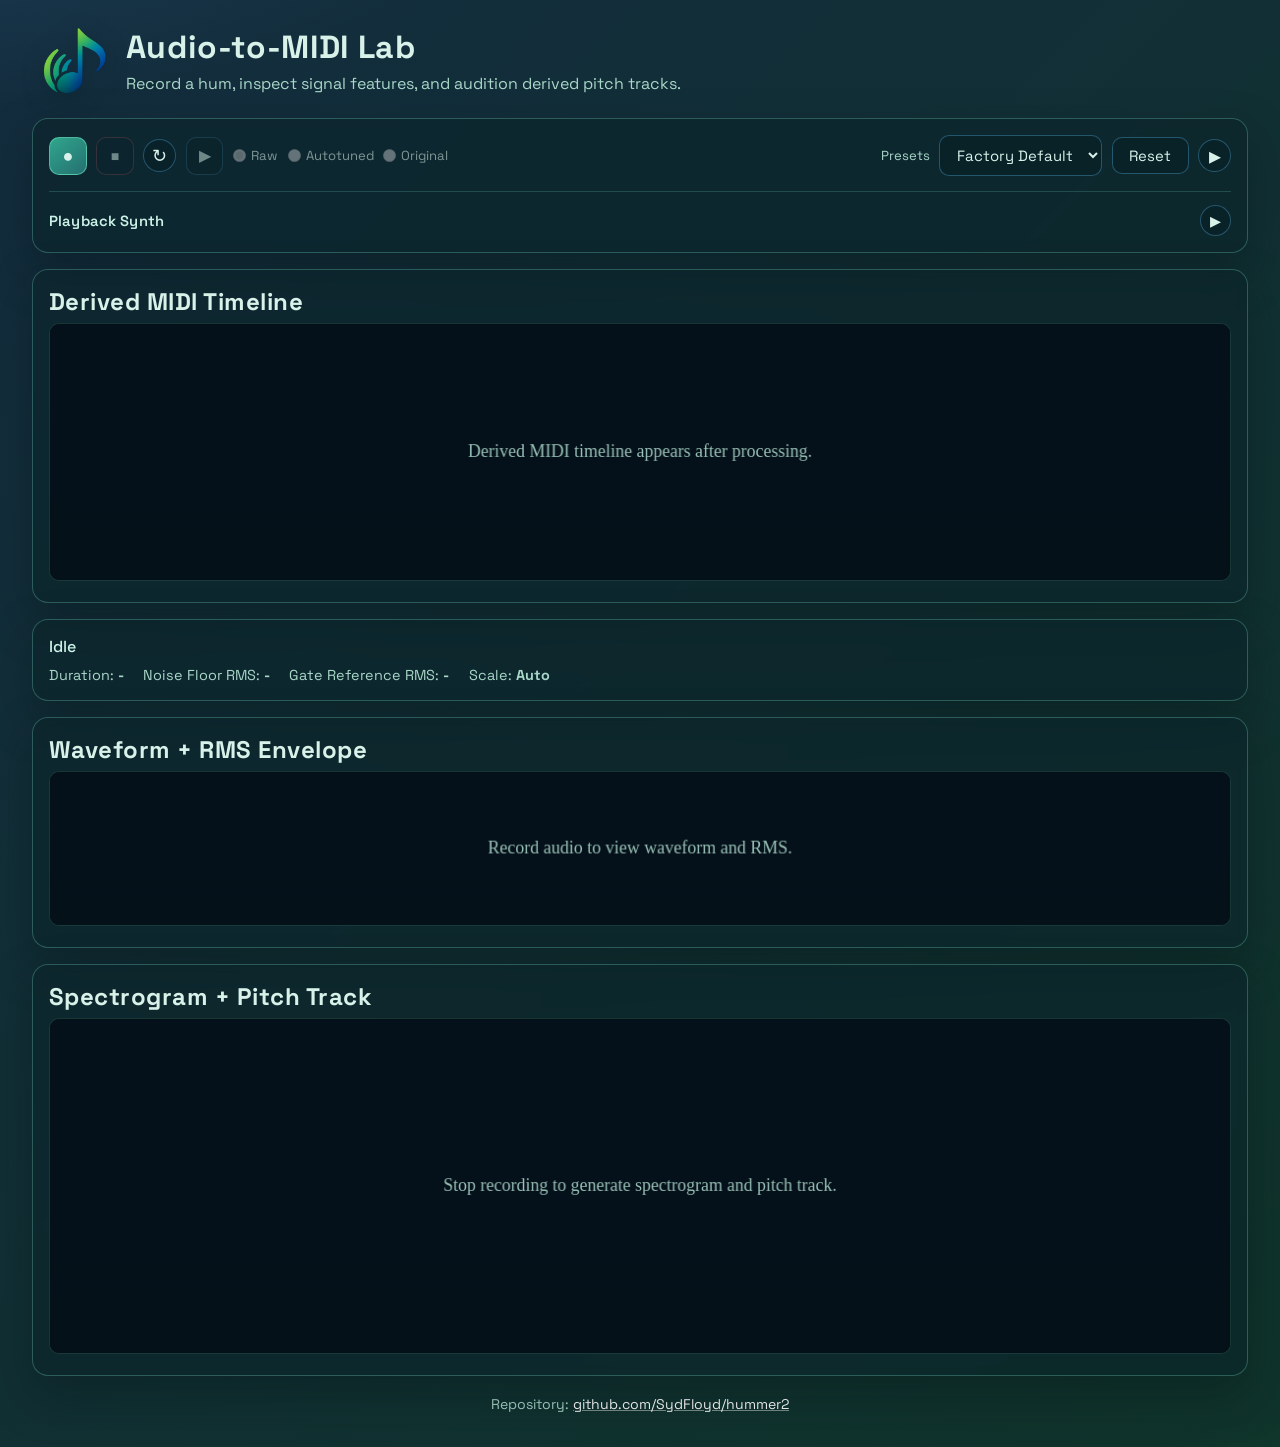
==== index.html @ 35e0185a "Refine flutter handling and raw gravity range" ====
<!doctype html>
<html lang="en">
<head>
  <meta charset="utf-8">
  <meta name="viewport" content="width=device-width, initial-scale=1">
  <title>Hummer Audio-to-MIDI Lab</title>
  <link rel="icon" type="image/png" sizes="32x32" href="assets/hummer_logo_32.png">
  <link rel="preconnect" href="https://fonts.googleapis.com">
  <link rel="preconnect" href="https://fonts.gstatic.com" crossorigin>
  <link href="https://fonts.googleapis.com/css2?family=Space+Grotesk:wght@400;500;700&display=swap" rel="stylesheet">
  <link rel="stylesheet" href="styles.css">
</head>
<body>
  <main class="app-shell">
    <header class="app-header">
      <img src="assets/hummer_logo.png" alt="Hummer logo" class="logo">
      <div>
        <h1>Audio-to-MIDI Lab</h1>
        <p>Record a hum, inspect signal features, and audition derived pitch tracks.</p>
      </div>
    </header>

    <section class="panel controls">
      <div class="button-row">
        <button id="startBtn" class="transport-symbol-btn" type="button" aria-label="Start recording" title="Start recording">&#x25cf;</button>
        <button id="stopBtn" class="transport-symbol-btn" type="button" aria-label="Stop recording or playback" title="Stop recording or playback" disabled>&#x25a0;</button>
        <button id="loopToggleBtn" class="icon-toggle icon-loop" type="button" aria-label="Toggle loop playback" title="Loop playback">&#x21bb;</button>
        <button id="playSelectedBtn" class="transport-symbol-btn" type="button" aria-label="Play selected mode" title="Play selected mode" disabled>&#x25b6;</button>
        <div class="play-mode-group" role="radiogroup" aria-label="Playback mode">
          <label class="play-mode-option">
            <input type="radio" name="playMode" value="raw" checked>
            Raw
          </label>
          <label class="play-mode-option">
            <input type="radio" name="playMode" value="auto">
            Autotuned
          </label>
          <label class="play-mode-option">
            <input type="radio" name="playMode" value="original">
            Original
          </label>
        </div>
        <div class="preset-inline">
          <label class="preset-label" for="presetSelect">Presets</label>
          <select id="presetSelect" aria-label="Shared presets"></select>
        </div>
        <button id="resetDefaultsBtn" class="reset-btn" type="button" aria-label="Reset defaults" title="Reset defaults">Reset</button>
        <button
          id="toggleControlsBtn"
          class="icon-toggle"
          type="button"
          aria-label="Expand settings"
          aria-controls="selectionPanel"
          aria-expanded="false"
          title="Expand settings"
        >&#x25b8;</button>
      </div>

      <div id="selectionPanel" class="selection-panel" hidden>
        <div class="control-grid">
          <label>
            Voicing Strictness
            <input id="gateMultiplier" type="range" min="1.2" max="6" step="0.1" value="2.5">
            <span id="gateMultiplierValue">2.5</span>
          </label>
          <label>
            Min Note Length (ms)
            <input id="minNoteMs" type="range" min="20" max="300" step="5" value="20">
            <span id="minNoteMsValue">20</span>
          </label>
          <label>
            Target Stability
            <input id="pitchJumpSplit" type="range" min="0" max="6" step="0.1" value="1.2">
            <span id="pitchJumpSplitValue">1.2</span>
          </label>
          <label>
            Flutter Tolerance (ms)
            <input id="flutterToleranceMs" type="range" min="0" max="180" step="5" value="70">
            <span id="flutterToleranceMsValue">70</span>
          </label>
          <label>
            Max Note Jump (st)
            <input id="maxNoteJump" type="range" min="0" max="24" step="0.5" value="12">
            <span id="maxNoteJumpValue">12.0</span>
          </label>
          <label>
            Note Derivation
            <select id="noteDerivation">
              <option value="mean" selected>Mean</option>
              <option value="median">Median</option>
              <option value="tailWeightedMean">Tail-Weighted Mean</option>
            </select>
          </label>
        </div>

        <div class="pitch-frontend-grid">
          <label>
            Pitch Front End
            <select id="pitchFrontendModel">
              <option value="tiny" selected>TorchCREPE Tiny</option>
              <option value="full">TorchCREPE Full</option>
            </select>
          </label>
          <label>
            Periodicity Floor
            <input id="periodicityFloor" type="range" min="0" max="1" step="0.01" value="0.28">
            <span id="periodicityFloorValue">0.28</span>
          </label>
          <label>
            Onset Sensitivity
            <input id="onsetSensitivity" type="range" min="0" max="1" step="0.01" value="0.55">
            <span id="onsetSensitivityValue">0.55</span>
          </label>
          <label>
            Stability Sensitivity
            <input id="stabilitySensitivity" type="range" min="0" max="1" step="0.01" value="0.58">
            <span id="stabilitySensitivityValue">0.58</span>
          </label>
          <label class="inline pitch-frontend-toggle">
            <input id="pitchUseViterbi" type="checkbox" checked>
            Use Viterbi Decode
          </label>
        </div>

        <div class="scale-control-row">
          <label>
            Scale Root
            <select id="scaleRoot"></select>
          </label>
          <label>
            Scale Mode
            <select id="scaleMode"></select>
          </label>
          <button id="playScaleBtn">Play Scale</button>
        </div>

        <div class="raw-playback-row">
          <label class="inline playback-toggle raw-playback-toggle">
            <input id="rawPortamentoEnabled" type="checkbox">
            Raw Portamento
          </label>
          <label class="raw-playback-slider">
            Raw Portamento Amount
            <input id="rawPortamentoAmount" type="range" min="0" max="100" step="1" value="35">
            <span id="rawPortamentoAmountValue">35%</span>
          </label>
          <label class="inline playback-toggle raw-playback-toggle">
            <input id="rawGravityEnabled" type="checkbox">
            Raw Scale Gravity
          </label>
          <label class="raw-playback-slider">
            Raw Gravity Amount
            <input id="rawGravityAmount" type="range" min="0" max="100" step="1" value="100">
            <span id="rawGravityAmountValue">100%</span>
          </label>
        </div>
      </div>

      <div class="synth-panel">
        <div class="synth-panel-header">
          <h3 class="synth-panel-title">Playback Synth</h3>
          <button
            id="toggleSynthPanelBtn"
            class="icon-toggle icon-toggle-secondary"
            type="button"
            aria-label="Expand synth settings"
            aria-controls="synthSelectionPanel"
            aria-expanded="false"
            title="Expand synth settings"
          >&#x25b8;</button>
        </div>

        <div id="synthSelectionPanel" class="synth-selection-panel" hidden>
          <div class="synth-row-grid synth-row-voice">
            <label>
              Oscillator
              <select id="synthOscillator">
                <option value="sawtooth" selected>Sawtooth</option>
                <option value="square">Square</option>
                <option value="triangle">Triangle</option>
                <option value="sine">Sine</option>
              </select>
            </label>
            <label>
              Voice 2 Detune (cents)
              <input id="synthVoice2Detune" type="range" min="-40" max="40" step="1" value="8">
              <span id="synthVoice2DetuneValue">+8</span>
            </label>
            <label>
              Voice 2 Mix
              <input id="synthVoice2Mix" type="range" min="0" max="100" step="1" value="38">
              <span id="synthVoice2MixValue">38%</span>
            </label>
            <label class="inline synth-voice2-toggle synth-inline-end">
              <input id="synthVoice2Enabled" type="checkbox" checked>
              Enable Voice 2
            </label>
          </div>

          <div class="synth-row-divider"></div>

          <div class="synth-row-grid synth-row-filter">
            <label>
              Filter Type
              <select id="synthFilterType">
                <option value="none">None</option>
                <option value="lowpass" selected>Lowpass</option>
                <option value="bandpass">Bandpass</option>
                <option value="highpass">Highpass</option>
              </select>
            </label>
            <label>
              Filter Q
              <input id="synthFilterQ" type="range" min="0.1" max="16" step="0.1" value="0.8">
              <span id="synthFilterQValue">0.8</span>
            </label>
            <label>
              Filter Cutoff (Hz)
              <input id="synthFilterCutoff" type="range" min="250" max="7000" step="25" value="3200">
              <span id="synthFilterCutoffValue">3200 Hz</span>
            </label>
            <label>
              Keyboard Tracking
              <input id="synthKeyboardTrackingPct" type="range" min="0" max="100" step="1" value="45">
              <span id="synthKeyboardTrackingPctValue">45%</span>
            </label>
            <label>
              Filter Env Depth
              <input id="synthFilterEnvDepth" type="range" min="0" max="2.5" step="0.05" value="1.1">
              <span id="synthFilterEnvDepthValue">1.10 oct</span>
            </label>
          </div>

          <div class="synth-row-grid synth-row-envelope">
            <label>
              Filter Attack (ms)
              <input id="synthAttackMs" type="range" min="1" max="300" step="1" value="14">
              <span id="synthAttackMsValue">14</span>
            </label>
            <label>
              Filter Decay (ms)
              <input id="synthDecayMs" type="range" min="5" max="900" step="5" value="160">
              <span id="synthDecayMsValue">160</span>
            </label>
            <label>
              Filter Sustain (%)
              <input id="synthSustainPct" type="range" min="0" max="100" step="1" value="72">
              <span id="synthSustainPctValue">72%</span>
            </label>
            <label>
              Filter Release (ms)
              <input id="synthReleaseMs" type="range" min="10" max="1200" step="5" value="170">
              <span id="synthReleaseMsValue">170</span>
            </label>
          </div>

          <div class="synth-row-divider"></div>

          <div class="synth-row-grid synth-row-amp-envelope">
            <label>
              Amp Attack (ms)
              <input id="ampAttackMs" type="range" min="1" max="300" step="1" value="8">
              <span id="ampAttackMsValue">8</span>
            </label>
            <label>
              Amp Decay (ms)
              <input id="ampDecayMs" type="range" min="5" max="900" step="5" value="120">
              <span id="ampDecayMsValue">120</span>
            </label>
            <label>
              Amp Sustain (%)
              <input id="ampSustainPct" type="range" min="0" max="100" step="1" value="92">
              <span id="ampSustainPctValue">92%</span>
            </label>
            <label>
              Amp Release (ms)
              <input id="ampReleaseMs" type="range" min="10" max="1200" step="5" value="130">
              <span id="ampReleaseMsValue">130</span>
            </label>
          </div>

          <div class="synth-row-grid synth-row-dynamics">
            <label class="inline playback-toggle synth-inline-end">
              <input id="continuousDynamics" type="checkbox" checked>
              Follow Original Amplitude
            </label>
            <label>
              Output Gain
              <input id="synthOutputGain" type="range" min="10" max="100" step="1" value="55">
              <span id="synthOutputGainValue">55%</span>
            </label>
            <button id="synthTestBtn" type="button" title="Hold to test ADSR with middle C">test</button>
          </div>
        </div>
      </div>
    </section>

    <section class="panel viz-panel">
      <h2>Derived MIDI Timeline</h2>
      <canvas id="midiCanvas" width="1200" height="260"></canvas>
    </section>

    <section class="panel status-panel">
      <div id="statusText">Idle</div>
      <div class="stats">
        <span>Duration: <strong id="durationValue">-</strong></span>
        <span>Noise Floor RMS: <strong id="noiseFloorValue">-</strong></span>
        <span>Gate Reference RMS: <strong id="thresholdValue">-</strong></span>
        <span>Scale: <strong id="scaleInfoValue">Auto</strong></span>
      </div>
    </section>

    <section class="panel viz-panel">
      <h2>Waveform + RMS Envelope</h2>
      <canvas id="waveCanvas" width="1200" height="156"></canvas>
    </section>

    <section class="panel viz-panel">
      <h2>Spectrogram + Pitch Track</h2>
      <canvas id="specCanvas" width="1200" height="340"></canvas>
    </section>

    <footer class="app-footer">
      <span>Repository: <a class="repo-link" href="https://github.com/SydFloyd/hummer2" target="_blank" rel="noopener noreferrer">github.com/SydFloyd/hummer2</a></span>
    </footer>
  </main>

  <script src="app.js"></script>
</body>
</html>
---- styles.css ----
:root {
  --ink: #d8f2ea;
  --ink-muted: #a9d7c8;
  --deep-blue: #132c3e;
  --deep-green: #0f342a;
  --panel-bg: rgba(12, 37, 42, 0.62);
  --panel-border: rgba(108, 205, 182, 0.32);
  --accent: #36be9d;
  --accent-2: #5cc3ff;
  --danger: #f06f74;
}

* {
  box-sizing: border-box;
}

body {
  margin: 0;
  min-height: 100vh;
  color: var(--ink);
  font-family: "Space Grotesk", "Segoe UI", sans-serif;
  background:
    radial-gradient(80rem 42rem at -10% -20%, rgba(92, 195, 255, 0.2) 0%, rgba(19, 44, 62, 0) 60%),
    radial-gradient(72rem 38rem at 120% 120%, rgba(54, 190, 157, 0.22) 0%, rgba(15, 52, 42, 0) 58%),
    linear-gradient(135deg, #132c3e 0%, #0f342a 100%);
}

.app-shell {
  width: min(1220px, 95vw);
  margin: 1.4rem auto 2rem;
  display: grid;
  gap: 1rem;
}

.panel {
  border: 1px solid var(--panel-border);
  border-radius: 16px;
  background: var(--panel-bg);
  backdrop-filter: blur(4px);
  box-shadow: 0 20px 46px rgba(6, 18, 21, 0.34);
  padding: 1rem;
}

.app-header {
  display: flex;
  align-items: center;
  gap: 1rem;
  padding: 0.15rem 0.35rem 0.35rem;
}

.logo {
  width: 72px;
  height: 72px;
  object-fit: contain;
  filter: drop-shadow(0 5px 10px rgba(12, 34, 43, 0.5));
}

h1,
h2 {
  margin: 0 0 0.35rem;
  font-weight: 700;
  letter-spacing: 0.02em;
}

p {
  margin: 0;
  color: var(--ink-muted);
}

.button-row {
  display: flex;
  flex-wrap: wrap;
  gap: 0.6rem;
  align-items: center;
}

.preset-inline {
  display: grid;
  grid-template-columns: auto minmax(0, 1fr);
  gap: 0.55rem;
  align-items: center;
  flex: 0 1 clamp(135px, 18.75%, 240px);
  margin-left: auto;
  min-width: 0;
}

.preset-label {
  display: block;
  margin: 0;
  color: var(--ink-muted);
  font-size: 0.82rem;
  letter-spacing: 0.01em;
}

.preset-inline select {
  min-width: 0;
  width: 100%;
}

button,
select,
input[type="number"] {
  border: 1px solid rgba(92, 195, 255, 0.32);
  border-radius: 10px;
  color: var(--ink);
  background: rgba(11, 32, 40, 0.72);
  padding: 0.56rem 0.8rem;
  font-family: inherit;
  font-size: 0.93rem;
}

button {
  cursor: pointer;
  transition: transform 120ms ease, background 120ms ease;
}

button:hover:not(:disabled) {
  transform: translateY(-1px);
  background: rgba(30, 70, 80, 0.82);
}

button:disabled {
  opacity: 0.48;
  cursor: not-allowed;
}

.transport-symbol-btn {
  width: 2.35rem;
  height: 2.35rem;
  padding: 0;
  display: inline-flex;
  align-items: center;
  justify-content: center;
  font-size: 1.02rem;
  line-height: 1;
}

#startBtn {
  background: linear-gradient(140deg, rgba(54, 190, 157, 0.85), rgba(43, 130, 130, 0.8));
  border-color: rgba(124, 244, 203, 0.5);
  font-size: 1.14rem;
}

#stopBtn {
  border-color: rgba(240, 111, 116, 0.38);
  font-size: 0.88rem;
}

.icon-toggle {
  width: 2.05rem;
  height: 2.05rem;
  border-radius: 999px;
  padding: 0;
  display: inline-flex;
  align-items: center;
  justify-content: center;
  font-size: 1.08rem;
  line-height: 1;
}

.icon-toggle {
  font-size: 1.5rem;
}

.icon-loop {
  font-size: 1.15rem;
}

.icon-loop.loop-active {
  background: rgba(54, 190, 157, 0.35);
  border-color: rgba(124, 244, 203, 0.7);
  box-shadow: 0 0 0 1px rgba(124, 244, 203, 0.22) inset;
}

.reset-btn {
  border-radius: 10px;
  padding: 0.5rem 0.8rem;
  min-width: 4.8rem;
}

.play-mode-group {
  display: flex;
  flex-wrap: wrap;
  gap: 0.35rem 0.6rem;
  align-items: center;
}

.play-mode-option {
  display: inline-flex;
  align-items: center;
  gap: 0.32rem;
  white-space: nowrap;
  color: var(--ink);
  font-size: 0.82rem;
}

.play-mode-option input[type="radio"] {
  margin: 0;
  accent-color: var(--accent);
}

.selection-panel {
  margin-top: 0.15rem;
}

.synth-panel {
  margin-top: 0.9rem;
  padding-top: 0.85rem;
  border-top: 1px solid rgba(108, 205, 182, 0.22);
}

.synth-panel-header {
  display: flex;
  align-items: center;
  gap: 0.6rem;
}

.synth-panel-title {
  margin: 0;
  font-size: 0.92rem;
  font-weight: 600;
  color: #ccf3e7;
  letter-spacing: 0.01em;
}

.icon-toggle-secondary {
  margin-left: auto;
  width: 1.95rem;
  height: 1.95rem;
  font-size: 1.35rem;
}

.synth-selection-panel {
  margin-top: 0.55rem;
}

.synth-row-grid {
  display: grid;
  gap: 0.75rem;
  align-items: end;
}

.synth-row-voice,
.synth-row-envelope,
.synth-row-amp-envelope {
  grid-template-columns: repeat(4, minmax(140px, 1fr));
}

.synth-row-filter {
  grid-template-columns: repeat(5, minmax(120px, 1fr));
}

.synth-row-envelope {
  margin-top: 0.4rem;
}

.synth-row-dynamics {
  margin-top: 0.75rem;
  grid-template-columns: minmax(220px, 1fr) minmax(140px, 220px) auto;
  justify-content: space-between;
  align-items: end;
}

#synthTestBtn {
  min-width: 4.6rem;
  font-size: 0.84rem;
  font-weight: 600;
  letter-spacing: 0.01em;
  align-self: end;
}

#synthTestBtn.is-holding {
  background: rgba(54, 190, 157, 0.34);
  border-color: rgba(124, 244, 203, 0.65);
  box-shadow: 0 0 0 1px rgba(124, 244, 203, 0.2) inset;
  transform: translateY(0);
}

.synth-row-divider {
  margin-top: 0.75rem;
  margin-bottom: 0.75rem;
  border-top: 1px solid rgba(108, 205, 182, 0.16);
}

.synth-voice2-toggle,
.synth-inline-end {
  align-self: start;
  white-space: nowrap;
}

.control-disabled {
  opacity: 0.55;
}

.control-grid {
  margin-top: 0.9rem;
  display: grid;
  grid-template-columns: repeat(6, minmax(90px, 1fr));
  gap: 0.75rem;
  align-items: start;
}

.scale-control-row {
  margin-top: 0.85rem;
  padding-top: 0.85rem;
  border-top: 1px solid rgba(108, 205, 182, 0.22);
  display: grid;
  grid-template-columns: auto auto auto;
  gap: 0.75rem;
  align-items: end;
  justify-content: start;
}

.scale-control-row label {
  justify-self: start;
}

.scale-control-row #scaleRoot {
  width: 8ch;
}

.scale-control-row #scaleMode {
  width: 25ch;
}

.scale-control-row #playScaleBtn {
  justify-self: end;
}

.raw-playback-row {
  margin-top: 0.85rem;
  padding-top: 0.85rem;
  border-top: 1px solid rgba(108, 205, 182, 0.22);
  display: grid;
  grid-template-columns: auto minmax(190px, 1fr) auto minmax(190px, 1fr);
  gap: 0.75rem;
  align-items: end;
}

.raw-playback-toggle {
  align-self: center;
  white-space: nowrap;
}

.raw-playback-slider {
  min-width: 0;
}

.pitch-frontend-grid {
  margin-top: 0.85rem;
  display: grid;
  grid-template-columns: repeat(4, minmax(150px, 1fr));
  gap: 0.75rem;
  align-items: start;
}

label {
  display: grid;
  gap: 0.35rem;
  font-size: 0.86rem;
  color: var(--ink-muted);
  min-width: 0;
}

label.inline {
  display: flex;
  align-items: flex-start;
  justify-content: flex-start;
  gap: 0.45rem;
  color: var(--ink);
}

.playback-toggle {
  font-size: 0.84rem;
  white-space: nowrap;
}

input[type="checkbox"] {
  accent-color: var(--accent);
}

input[type="range"] {
  width: 100%;
  accent-color: var(--accent);
}

#noteDerivation {
  width: 100%;
  min-width: 0;
}

#scaleRoot {
  width: 100%;
  min-width: 0;
}

#scaleMode {
  width: 100%;
  max-width: 100%;
  min-width: 0;
}

.status-panel {
  display: grid;
  gap: 0.6rem;
}

#statusText {
  color: #ccf3e7;
  font-weight: 500;
}

.stats {
  display: flex;
  flex-wrap: wrap;
  gap: 0.9rem 1.2rem;
  font-size: 0.9rem;
  color: var(--ink-muted);
}

canvas {
  width: 100%;
  height: auto;
  border: 1px solid rgba(108, 205, 182, 0.2);
  border-radius: 10px;
  background: linear-gradient(180deg, rgba(6, 18, 27, 0.92), rgba(4, 14, 15, 0.88));
}

.app-footer {
  text-align: center;
  font-size: 0.88rem;
  color: var(--ink-muted);
  padding: 0.2rem 0.35rem 0.1rem;
}

.app-footer .repo-link,
.app-footer .repo-link:link,
.app-footer .repo-link:visited,
.app-footer .repo-link:hover,
.app-footer .repo-link:active {
  color: #ffffff !important;
  -webkit-text-fill-color: #ffffff;
}

.app-footer .repo-link {
  text-decoration: underline;
  text-decoration-color: rgba(255, 255, 255, 0.45);
}

.app-footer .repo-link:hover {
  text-decoration-color: rgba(255, 255, 255, 0.88);
}

@media (max-width: 700px) {
  .app-header {
    align-items: flex-start;
    flex-direction: column;
  }

  .logo {
    width: 58px;
    height: 58px;
  }

  .stats {
    gap: 0.45rem 0.8rem;
    font-size: 0.82rem;
  }

  .control-grid {
    grid-template-columns: repeat(2, minmax(140px, 1fr));
    gap: 0.75rem;
  }

  .preset-inline {
    flex: 1 1 100%;
  }

  .scale-control-row {
    grid-template-columns: repeat(2, minmax(140px, 1fr));
  }

  .scale-control-row #scaleRoot,
  .scale-control-row #scaleMode {
    width: 100%;
  }

  .scale-control-row #playScaleBtn {
    justify-self: stretch;
    grid-column: 1 / -1;
  }

  .pitch-frontend-grid {
    grid-template-columns: repeat(2, minmax(140px, 1fr));
  }

  .raw-playback-row {
    grid-template-columns: 1fr;
  }

  .synth-row-voice,
  .synth-row-filter,
  .synth-row-envelope,
  .synth-row-amp-envelope {
    grid-template-columns: repeat(2, minmax(140px, 1fr));
  }

  .synth-row-dynamics {
    grid-template-columns: repeat(2, minmax(140px, 1fr));
  }

  #synthTestBtn {
    width: 100%;
    grid-column: 1 / -1;
  }
}
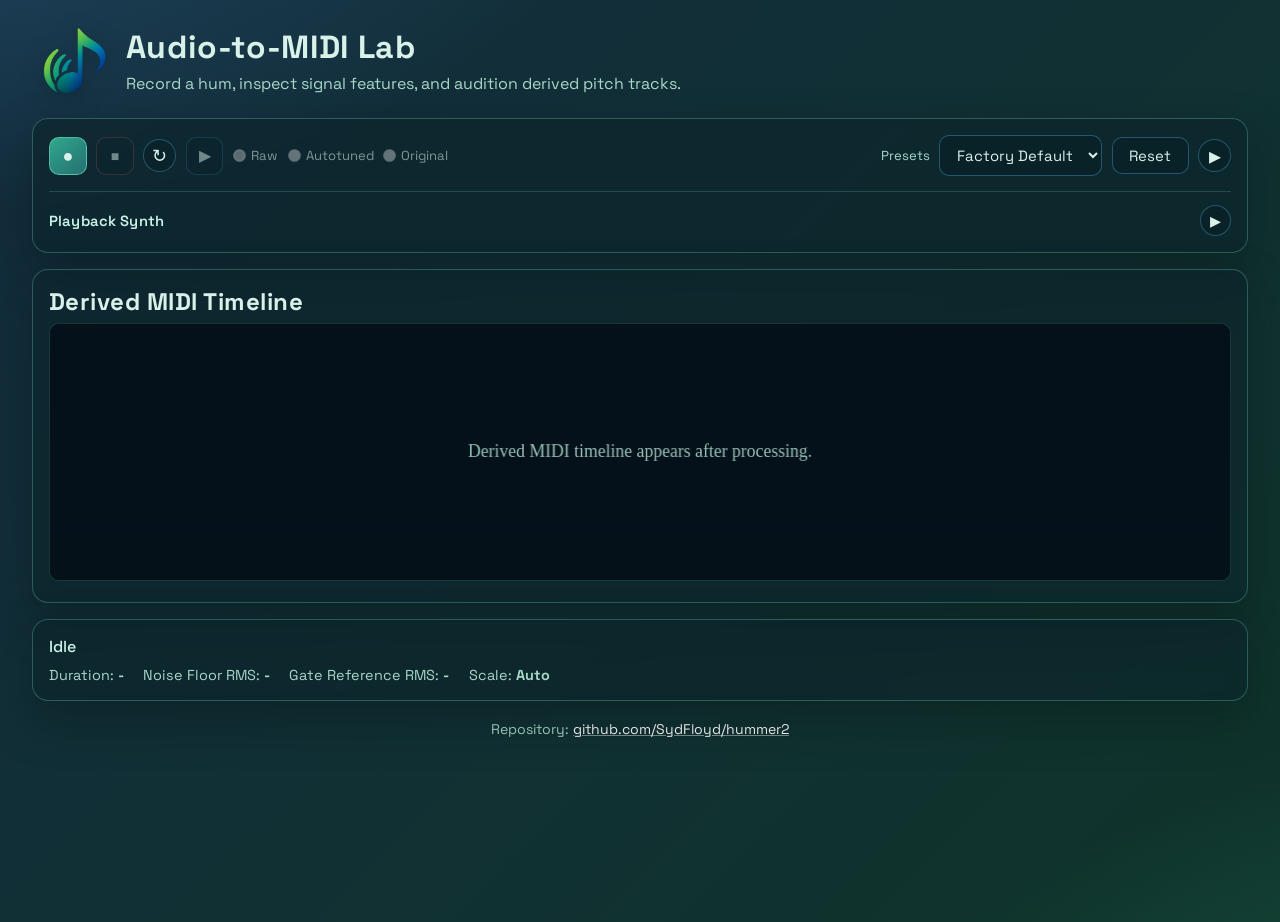
==== commit 06fdc27b: "Remove legacy visuals and harden timeline loading" ====
--- a/index.html
+++ b/index.html
@@ -8,7 +8,7 @@
   <link rel="preconnect" href="https://fonts.googleapis.com">
   <link rel="preconnect" href="https://fonts.gstatic.com" crossorigin>
   <link href="https://fonts.googleapis.com/css2?family=Space+Grotesk:wght@400;500;700&display=swap" rel="stylesheet">
-  <link rel="stylesheet" href="styles.css">
+  <link rel="stylesheet" href="styles.css?v=20260310b">
 </head>
 <body>
   <main class="app-shell">
@@ -150,8 +150,8 @@
           </label>
           <label class="raw-playback-slider">
             Raw Gravity Amount
-            <input id="rawGravityAmount" type="range" min="0" max="100" step="1" value="100">
-            <span id="rawGravityAmountValue">100%</span>
+            <input id="rawGravityAmount" type="range" min="0" max="100" step="1" value="50">
+            <span id="rawGravityAmountValue">50%</span>
           </label>
         </div>
       </div>
@@ -310,21 +310,11 @@
       </div>
     </section>
 
-    <section class="panel viz-panel">
-      <h2>Waveform + RMS Envelope</h2>
-      <canvas id="waveCanvas" width="1200" height="156"></canvas>
-    </section>
-
-    <section class="panel viz-panel">
-      <h2>Spectrogram + Pitch Track</h2>
-      <canvas id="specCanvas" width="1200" height="340"></canvas>
-    </section>
-
     <footer class="app-footer">
       <span>Repository: <a class="repo-link" href="https://github.com/SydFloyd/hummer2" target="_blank" rel="noopener noreferrer">github.com/SydFloyd/hummer2</a></span>
     </footer>
   </main>
 
-  <script src="app.js"></script>
+  <script src="app.js?v=20260310b"></script>
 </body>
 </html>
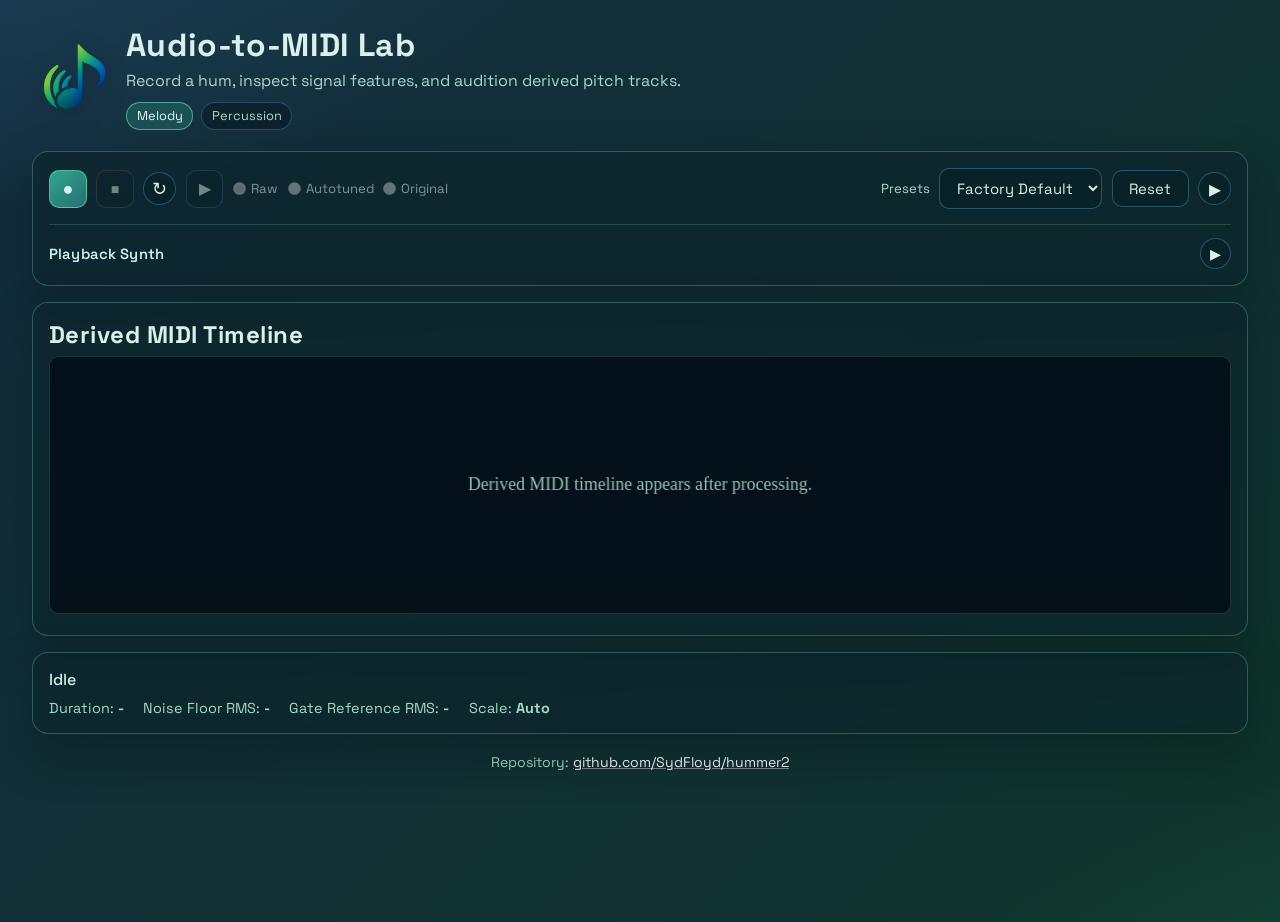
==== commit eb564f1c: "Rebuild percussion module with prototype calibration and robust matching" ====
--- a/index.html
+++ b/index.html
@@ -8,15 +8,19 @@
   <link rel="preconnect" href="https://fonts.googleapis.com">
   <link rel="preconnect" href="https://fonts.gstatic.com" crossorigin>
   <link href="https://fonts.googleapis.com/css2?family=Space+Grotesk:wght@400;500;700&display=swap" rel="stylesheet">
-  <link rel="stylesheet" href="styles.css?v=20260310b">
+  <link rel="stylesheet" href="styles.css?v=20260312p">
 </head>
 <body>
   <main class="app-shell">
     <header class="app-header">
       <img src="assets/hummer_logo.png" alt="Hummer logo" class="logo">
-      <div>
+      <div class="header-copy">
         <h1>Audio-to-MIDI Lab</h1>
         <p>Record a hum, inspect signal features, and audition derived pitch tracks.</p>
+        <nav class="module-ribbon" aria-label="Lab mode">
+          <a class="module-ribbon-link active" href="/index.html" aria-current="page">Melody</a>
+          <a class="module-ribbon-link" href="/percussion.html">Percussion</a>
+        </nav>
       </div>
     </header>
 
@@ -315,6 +319,7 @@
     </footer>
   </main>
 
-  <script src="app.js?v=20260310b"></script>
+  <script src="audio-core.js?v=20260312a"></script>
+  <script src="app.js?v=20260312a"></script>
 </body>
 </html>
--- a/styles.css
+++ b/styles.css
@@ -48,6 +48,39 @@
   padding: 0.15rem 0.35rem 0.35rem;
 }
 
+.header-copy {
+  min-width: 0;
+}
+
+.module-ribbon {
+  margin-top: 0.65rem;
+  display: inline-flex;
+  gap: 0.45rem;
+  align-items: center;
+}
+
+.module-ribbon-link {
+  border: 1px solid rgba(92, 195, 255, 0.28);
+  border-radius: 999px;
+  background: rgba(9, 27, 34, 0.62);
+  color: var(--ink-muted);
+  text-decoration: none;
+  font-size: 0.8rem;
+  padding: 0.28rem 0.62rem;
+  transition: background 120ms ease, color 120ms ease, border-color 120ms ease;
+}
+
+.module-ribbon-link:hover {
+  color: var(--ink);
+  border-color: rgba(124, 244, 203, 0.4);
+}
+
+.module-ribbon-link.active {
+  color: #dffaf2;
+  background: rgba(54, 190, 157, 0.22);
+  border-color: rgba(124, 244, 203, 0.54);
+}
+
 .logo {
   width: 72px;
   height: 72px;
@@ -146,6 +179,17 @@
   font-size: 0.88rem;
 }
 
+#startPercBtn {
+  background: linear-gradient(140deg, rgba(54, 190, 157, 0.85), rgba(43, 130, 130, 0.8));
+  border-color: rgba(124, 244, 203, 0.5);
+  font-size: 1.14rem;
+}
+
+#stopPercBtn {
+  border-color: rgba(240, 111, 116, 0.38);
+  font-size: 0.88rem;
+}
+
 .icon-toggle {
   width: 2.05rem;
   height: 2.05rem;
@@ -352,6 +396,91 @@
   grid-template-columns: repeat(4, minmax(150px, 1fr));
   gap: 0.75rem;
   align-items: start;
+}
+
+.perc-controls-grid {
+  margin-top: 0.9rem;
+  display: grid;
+  grid-template-columns: repeat(6, minmax(120px, 1fr));
+  gap: 0.75rem;
+  align-items: start;
+}
+
+.perc-calibration-panel {
+  margin-top: 0.95rem;
+  padding-top: 0.9rem;
+  border-top: 1px solid rgba(108, 205, 182, 0.2);
+}
+
+.perc-calibration-head {
+  display: flex;
+  align-items: center;
+  justify-content: space-between;
+  gap: 0.8rem;
+  flex-wrap: wrap;
+}
+
+.perc-calibration-head h3 {
+  margin: 0;
+  font-size: 0.95rem;
+  color: #ccf3e7;
+}
+
+.perc-calibration-subtext {
+  margin-top: 0.4rem;
+  font-size: 0.83rem;
+}
+
+.perc-proto-grid {
+  margin-top: 0.7rem;
+  display: grid;
+  gap: 0.55rem;
+}
+
+.perc-proto-row {
+  display: grid;
+  grid-template-columns: minmax(90px, 1fr) auto auto auto;
+  gap: 0.55rem;
+  align-items: center;
+}
+
+.perc-proto-label {
+  font-size: 0.86rem;
+  color: var(--ink);
+}
+
+.perc-proto-count {
+  color: var(--ink-muted);
+  font-size: 0.82rem;
+}
+
+.percussion-summary {
+  margin-top: 0.8rem;
+  display: flex;
+  flex-wrap: wrap;
+  gap: 0.55rem;
+}
+
+.percussion-chip {
+  padding: 0.3rem 0.6rem;
+  border: 1px solid rgba(108, 205, 182, 0.3);
+  border-radius: 999px;
+  background: rgba(11, 32, 40, 0.58);
+  color: var(--ink-muted);
+  font-size: 0.8rem;
+}
+
+.percussion-debug-wrap {
+  margin-top: 1rem;
+  padding-top: 0.85rem;
+  border-top: 1px solid rgba(108, 205, 182, 0.2);
+}
+
+.percussion-debug-wrap h3 {
+  margin: 0 0 0.5rem;
+  font-size: 0.92rem;
+  color: #ccf3e7;
+  font-weight: 600;
 }
 
 label {
@@ -472,6 +601,18 @@
     gap: 0.75rem;
   }
 
+  .perc-controls-grid {
+    grid-template-columns: repeat(2, minmax(140px, 1fr));
+  }
+
+  .perc-proto-row {
+    grid-template-columns: minmax(88px, 1fr) auto;
+  }
+
+  .perc-proto-row button {
+    width: 100%;
+  }
+
   .preset-inline {
     flex: 1 1 100%;
   }
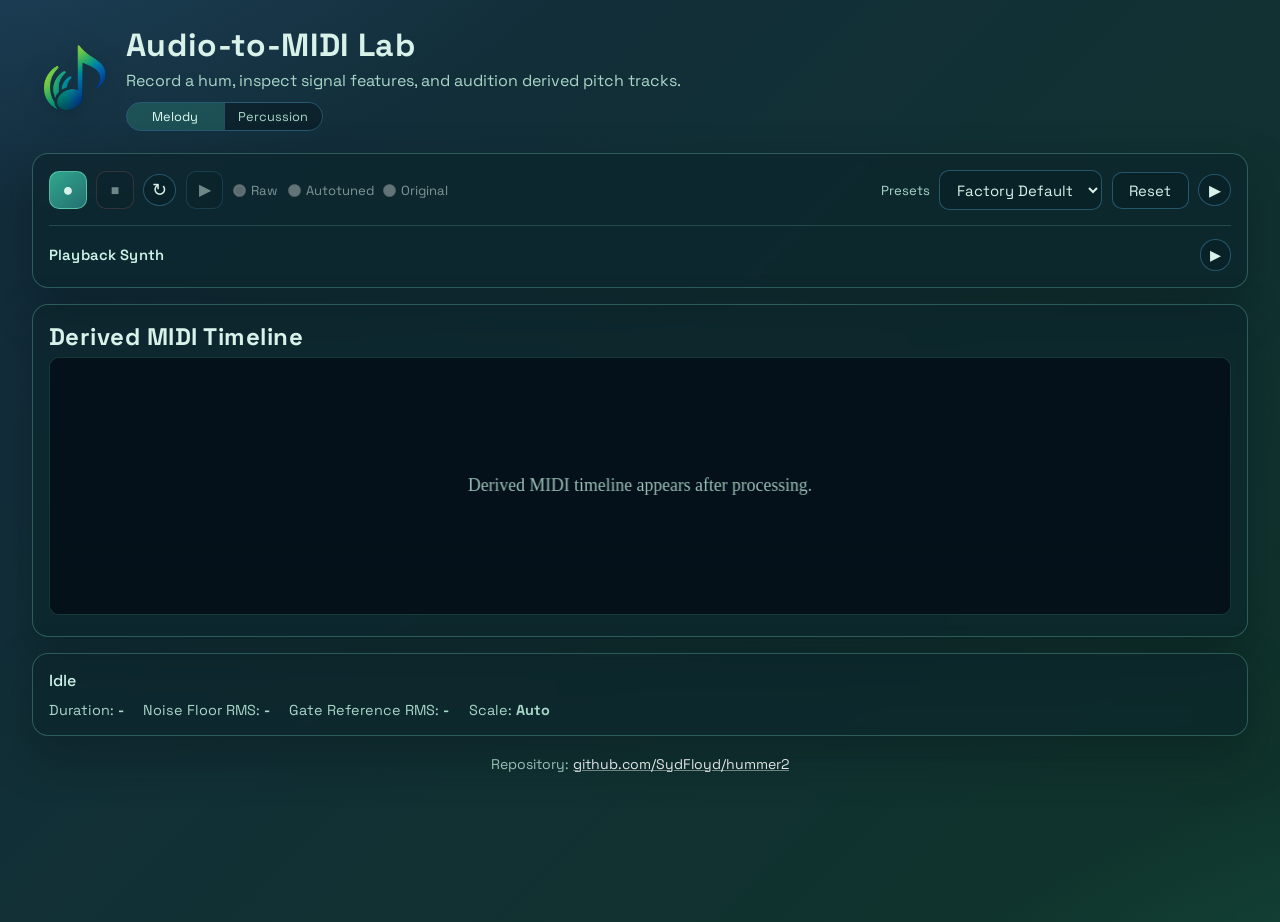
==== commit 9d94edcb: "Refine melody timeline amplitude overlay and percussion UI tuning" ====
--- a/index.html
+++ b/index.html
@@ -17,7 +17,7 @@
       <div class="header-copy">
         <h1>Audio-to-MIDI Lab</h1>
         <p>Record a hum, inspect signal features, and audition derived pitch tracks.</p>
-        <nav class="module-ribbon" aria-label="Lab mode">
+        <nav class="module-ribbon module-split" aria-label="Lab mode">
           <a class="module-ribbon-link active" href="/index.html" aria-current="page">Melody</a>
           <a class="module-ribbon-link" href="/percussion.html">Percussion</a>
         </nav>
@@ -214,7 +214,7 @@
               </select>
             </label>
             <label>
-              Filter Q
+              Filter Resonance
               <input id="synthFilterQ" type="range" min="0.1" max="16" step="0.1" value="0.8">
               <span id="synthFilterQValue">0.8</span>
             </label>
--- a/styles.css
+++ b/styles.css
@@ -59,6 +59,13 @@
   align-items: center;
 }
 
+.module-ribbon.module-split {
+  gap: 0;
+  border: 1px solid rgba(92, 195, 255, 0.28);
+  border-radius: 999px;
+  overflow: hidden;
+}
+
 .module-ribbon-link {
   border: 1px solid rgba(92, 195, 255, 0.28);
   border-radius: 999px;
@@ -68,6 +75,18 @@
   font-size: 0.8rem;
   padding: 0.28rem 0.62rem;
   transition: background 120ms ease, color 120ms ease, border-color 120ms ease;
+}
+
+.module-ribbon.module-split .module-ribbon-link {
+  border: 0;
+  border-radius: 0;
+  padding: 0.32rem 0.78rem;
+  min-width: 6.1rem;
+  text-align: center;
+}
+
+.module-ribbon.module-split .module-ribbon-link + .module-ribbon-link {
+  border-left: 1px solid rgba(92, 195, 255, 0.28);
 }
 
 .module-ribbon-link:hover {
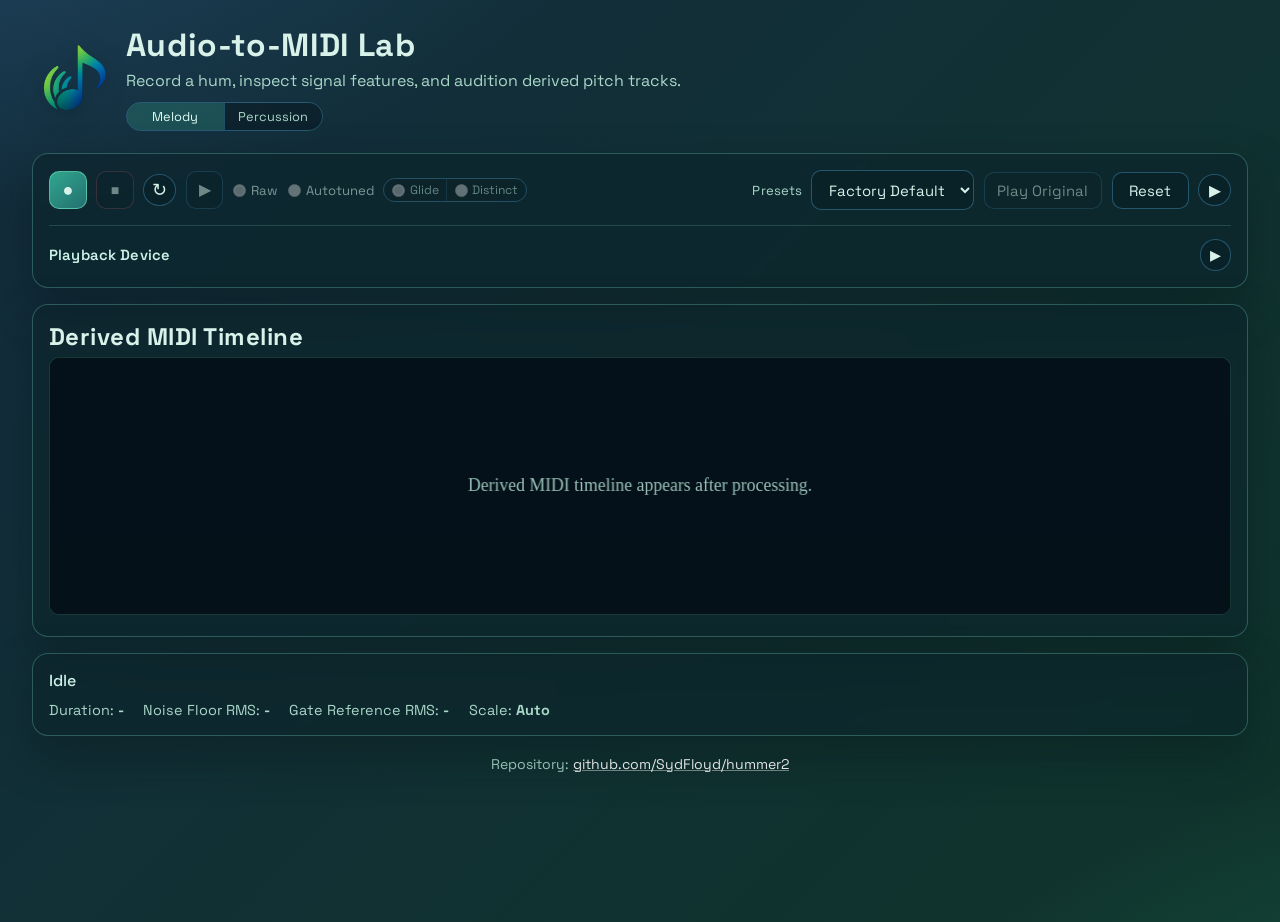
==== commit 3e7c0a9d: "Add piano sample playback and autotune articulation controls" ====
--- a/index.html
+++ b/index.html
@@ -35,19 +35,26 @@
             <input type="radio" name="playMode" value="raw" checked>
             Raw
           </label>
-          <label class="play-mode-option">
+          <label class="play-mode-option play-mode-option-auto">
             <input type="radio" name="playMode" value="auto">
             Autotuned
           </label>
-          <label class="play-mode-option">
-            <input type="radio" name="playMode" value="original">
-            Original
-          </label>
+          <div class="auto-articulation-toggle" role="radiogroup" aria-label="Autotune articulation">
+            <label class="auto-articulation-option">
+              <input type="radio" name="autoArticulation" value="glide" checked>
+              Glide
+            </label>
+            <label class="auto-articulation-option">
+              <input type="radio" name="autoArticulation" value="distinct">
+              Distinct
+            </label>
+          </div>
         </div>
         <div class="preset-inline">
           <label class="preset-label" for="presetSelect">Presets</label>
           <select id="presetSelect" aria-label="Shared presets"></select>
         </div>
+        <button id="playOriginalBtn" class="reset-btn" type="button" aria-label="Play original recording once" title="Play original recording once" disabled>Play Original</button>
         <button id="resetDefaultsBtn" class="reset-btn" type="button" aria-label="Reset defaults" title="Reset defaults">Reset</button>
         <button
           id="toggleControlsBtn"
@@ -162,126 +169,167 @@
 
       <div class="synth-panel">
         <div class="synth-panel-header">
-          <h3 class="synth-panel-title">Playback Synth</h3>
+          <h3 class="synth-panel-title">Playback Device</h3>
           <button
             id="toggleSynthPanelBtn"
             class="icon-toggle icon-toggle-secondary"
             type="button"
-            aria-label="Expand synth settings"
+            aria-label="Expand playback device settings"
             aria-controls="synthSelectionPanel"
             aria-expanded="false"
-            title="Expand synth settings"
+            title="Expand playback device settings"
           >&#x25b8;</button>
         </div>
 
         <div id="synthSelectionPanel" class="synth-selection-panel" hidden>
-          <div class="synth-row-grid synth-row-voice">
-            <label>
-              Oscillator
-              <select id="synthOscillator">
-                <option value="sawtooth" selected>Sawtooth</option>
-                <option value="square">Square</option>
-                <option value="triangle">Triangle</option>
-                <option value="sine">Sine</option>
-              </select>
-            </label>
-            <label>
-              Voice 2 Detune (cents)
-              <input id="synthVoice2Detune" type="range" min="-40" max="40" step="1" value="8">
-              <span id="synthVoice2DetuneValue">+8</span>
-            </label>
-            <label>
-              Voice 2 Mix
-              <input id="synthVoice2Mix" type="range" min="0" max="100" step="1" value="38">
-              <span id="synthVoice2MixValue">38%</span>
-            </label>
-            <label class="inline synth-voice2-toggle synth-inline-end">
-              <input id="synthVoice2Enabled" type="checkbox" checked>
-              Enable Voice 2
-            </label>
+          <div class="device-mode-group" role="radiogroup" aria-label="Playback device">
+            <label class="device-mode-option">
+              <input type="radio" name="playbackDevice" value="synth" checked>
+              <span>Synth</span>
+            </label>
+            <label class="device-mode-option">
+              <input type="radio" name="playbackDevice" value="sampler">
+              <span>Sampler</span>
+            </label>
+          </div>
+
+          <div id="synthDevicePanel">
+            <div class="synth-row-grid synth-row-voice">
+              <label>
+                Oscillator
+                <select id="synthOscillator">
+                  <option value="sawtooth" selected>Sawtooth</option>
+                  <option value="square">Square</option>
+                  <option value="triangle">Triangle</option>
+                  <option value="sine">Sine</option>
+                </select>
+              </label>
+              <label>
+                Voice 2 Detune (cents)
+                <input id="synthVoice2Detune" type="range" min="-40" max="40" step="1" value="8">
+                <span id="synthVoice2DetuneValue">+8</span>
+              </label>
+              <label>
+                Voice 2 Mix
+                <input id="synthVoice2Mix" type="range" min="0" max="100" step="1" value="38">
+                <span id="synthVoice2MixValue">38%</span>
+              </label>
+              <label class="inline synth-voice2-toggle synth-inline-end">
+                <input id="synthVoice2Enabled" type="checkbox" checked>
+                Enable Voice 2
+              </label>
+            </div>
+
+            <div class="synth-row-divider"></div>
+
+            <div class="synth-row-grid synth-row-filter">
+              <label>
+                Filter Type
+                <select id="synthFilterType">
+                  <option value="none">None</option>
+                  <option value="lowpass" selected>Lowpass</option>
+                  <option value="bandpass">Bandpass</option>
+                  <option value="highpass">Highpass</option>
+                </select>
+              </label>
+              <label>
+                Filter Resonance
+                <input id="synthFilterQ" type="range" min="0.1" max="16" step="0.1" value="0.8">
+                <span id="synthFilterQValue">0.8</span>
+              </label>
+              <label>
+                Filter Cutoff (Hz)
+                <input id="synthFilterCutoff" type="range" min="250" max="7000" step="25" value="3200">
+                <span id="synthFilterCutoffValue">3200 Hz</span>
+              </label>
+              <label>
+                Keyboard Tracking
+                <input id="synthKeyboardTrackingPct" type="range" min="0" max="100" step="1" value="45">
+                <span id="synthKeyboardTrackingPctValue">45%</span>
+              </label>
+              <label>
+                Filter Env Depth
+                <input id="synthFilterEnvDepth" type="range" min="0" max="2.5" step="0.05" value="1.1">
+                <span id="synthFilterEnvDepthValue">1.10 oct</span>
+              </label>
+            </div>
+
+            <div class="synth-row-grid synth-row-envelope">
+              <label>
+                Filter Attack (ms)
+                <input id="synthAttackMs" type="range" min="1" max="300" step="1" value="14">
+                <span id="synthAttackMsValue">14</span>
+              </label>
+              <label>
+                Filter Decay (ms)
+                <input id="synthDecayMs" type="range" min="5" max="900" step="5" value="160">
+                <span id="synthDecayMsValue">160</span>
+              </label>
+              <label>
+                Filter Sustain (%)
+                <input id="synthSustainPct" type="range" min="0" max="100" step="1" value="72">
+                <span id="synthSustainPctValue">72%</span>
+              </label>
+              <label>
+                Filter Release (ms)
+                <input id="synthReleaseMs" type="range" min="10" max="1200" step="5" value="170">
+                <span id="synthReleaseMsValue">170</span>
+              </label>
+            </div>
+
+            <div class="synth-row-divider"></div>
+
+            <div class="synth-row-grid synth-row-amp-envelope">
+              <label>
+                Amp Attack (ms)
+                <input id="ampAttackMs" type="range" min="1" max="300" step="1" value="8">
+                <span id="ampAttackMsValue">8</span>
+              </label>
+              <label>
+                Amp Decay (ms)
+                <input id="ampDecayMs" type="range" min="5" max="900" step="5" value="120">
+                <span id="ampDecayMsValue">120</span>
+              </label>
+              <label>
+                Amp Sustain (%)
+                <input id="ampSustainPct" type="range" min="0" max="100" step="1" value="92">
+                <span id="ampSustainPctValue">92%</span>
+              </label>
+              <label>
+                Amp Release (ms)
+                <input id="ampReleaseMs" type="range" min="10" max="1200" step="5" value="130">
+                <span id="ampReleaseMsValue">130</span>
+              </label>
+            </div>
+          </div>
+
+          <div id="samplerDevicePanel" hidden>
+            <div class="synth-row-grid synth-row-sampler">
+              <label>
+                Sampler Instrument
+                <select id="samplerVoice">
+                  <option value="piano-custom" selected>Piano (Custom Sample)</option>
+                </select>
+              </label>
+              <label>
+                Sampler Tone (Hz)
+                <input id="samplerToneCutoff" type="range" min="500" max="9000" step="50" value="5200">
+                <span id="samplerToneCutoffValue">5200 Hz</span>
+              </label>
+              <label>
+                Sampler Start Offset (%)
+                <input id="samplerStartOffsetPct" type="range" min="0" max="30" step="1" value="2">
+                <span id="samplerStartOffsetPctValue">2%</span>
+              </label>
+              <label>
+                Sampler Release (ms)
+                <input id="samplerReleaseMs" type="range" min="20" max="1200" step="5" value="260">
+                <span id="samplerReleaseMsValue">260</span>
+              </label>
+            </div>
           </div>
 
           <div class="synth-row-divider"></div>
-
-          <div class="synth-row-grid synth-row-filter">
-            <label>
-              Filter Type
-              <select id="synthFilterType">
-                <option value="none">None</option>
-                <option value="lowpass" selected>Lowpass</option>
-                <option value="bandpass">Bandpass</option>
-                <option value="highpass">Highpass</option>
-              </select>
-            </label>
-            <label>
-              Filter Resonance
-              <input id="synthFilterQ" type="range" min="0.1" max="16" step="0.1" value="0.8">
-              <span id="synthFilterQValue">0.8</span>
-            </label>
-            <label>
-              Filter Cutoff (Hz)
-              <input id="synthFilterCutoff" type="range" min="250" max="7000" step="25" value="3200">
-              <span id="synthFilterCutoffValue">3200 Hz</span>
-            </label>
-            <label>
-              Keyboard Tracking
-              <input id="synthKeyboardTrackingPct" type="range" min="0" max="100" step="1" value="45">
-              <span id="synthKeyboardTrackingPctValue">45%</span>
-            </label>
-            <label>
-              Filter Env Depth
-              <input id="synthFilterEnvDepth" type="range" min="0" max="2.5" step="0.05" value="1.1">
-              <span id="synthFilterEnvDepthValue">1.10 oct</span>
-            </label>
-          </div>
-
-          <div class="synth-row-grid synth-row-envelope">
-            <label>
-              Filter Attack (ms)
-              <input id="synthAttackMs" type="range" min="1" max="300" step="1" value="14">
-              <span id="synthAttackMsValue">14</span>
-            </label>
-            <label>
-              Filter Decay (ms)
-              <input id="synthDecayMs" type="range" min="5" max="900" step="5" value="160">
-              <span id="synthDecayMsValue">160</span>
-            </label>
-            <label>
-              Filter Sustain (%)
-              <input id="synthSustainPct" type="range" min="0" max="100" step="1" value="72">
-              <span id="synthSustainPctValue">72%</span>
-            </label>
-            <label>
-              Filter Release (ms)
-              <input id="synthReleaseMs" type="range" min="10" max="1200" step="5" value="170">
-              <span id="synthReleaseMsValue">170</span>
-            </label>
-          </div>
-
-          <div class="synth-row-divider"></div>
-
-          <div class="synth-row-grid synth-row-amp-envelope">
-            <label>
-              Amp Attack (ms)
-              <input id="ampAttackMs" type="range" min="1" max="300" step="1" value="8">
-              <span id="ampAttackMsValue">8</span>
-            </label>
-            <label>
-              Amp Decay (ms)
-              <input id="ampDecayMs" type="range" min="5" max="900" step="5" value="120">
-              <span id="ampDecayMsValue">120</span>
-            </label>
-            <label>
-              Amp Sustain (%)
-              <input id="ampSustainPct" type="range" min="0" max="100" step="1" value="92">
-              <span id="ampSustainPctValue">92%</span>
-            </label>
-            <label>
-              Amp Release (ms)
-              <input id="ampReleaseMs" type="range" min="10" max="1200" step="5" value="130">
-              <span id="ampReleaseMsValue">130</span>
-            </label>
-          </div>
 
           <div class="synth-row-grid synth-row-dynamics">
             <label class="inline playback-toggle synth-inline-end">
@@ -293,7 +341,7 @@
               <input id="synthOutputGain" type="range" min="10" max="100" step="1" value="55">
               <span id="synthOutputGainValue">55%</span>
             </label>
-            <button id="synthTestBtn" type="button" title="Hold to test ADSR with middle C">test</button>
+            <button id="synthTestBtn" type="button" title="Hold to test playback device with middle C">test</button>
           </div>
         </div>
       </div>
--- a/styles.css
+++ b/styles.css
@@ -262,6 +262,33 @@
   accent-color: var(--accent);
 }
 
+.auto-articulation-toggle {
+  display: inline-flex;
+  align-items: center;
+  border: 1px solid rgba(92, 195, 255, 0.26);
+  border-radius: 999px;
+  overflow: hidden;
+}
+
+.auto-articulation-option {
+  display: inline-flex;
+  align-items: center;
+  gap: 0.28rem;
+  font-size: 0.76rem;
+  color: var(--ink-muted);
+  padding: 0.16rem 0.48rem;
+  background: rgba(9, 27, 34, 0.48);
+}
+
+.auto-articulation-option + .auto-articulation-option {
+  border-left: 1px solid rgba(92, 195, 255, 0.22);
+}
+
+.auto-articulation-option input[type="radio"] {
+  margin: 0;
+  accent-color: var(--accent);
+}
+
 .selection-panel {
   margin-top: 0.15rem;
 }
@@ -297,6 +324,51 @@
   margin-top: 0.55rem;
 }
 
+.device-mode-group {
+  display: inline-grid;
+  grid-template-columns: repeat(2, minmax(96px, 1fr));
+  border: 1px solid rgba(92, 195, 255, 0.28);
+  border-radius: 999px;
+  overflow: hidden;
+  margin-bottom: 0.72rem;
+}
+
+.device-mode-option {
+  position: relative;
+  margin: 0;
+  font-size: 0.82rem;
+}
+
+.device-mode-option input[type="radio"] {
+  position: absolute;
+  opacity: 0;
+  pointer-events: none;
+}
+
+.device-mode-option span {
+  display: block;
+  text-align: center;
+  padding: 0.34rem 0.78rem;
+  background: rgba(9, 27, 34, 0.52);
+  color: var(--ink-muted);
+  border-left: 1px solid rgba(92, 195, 255, 0.24);
+  cursor: pointer;
+  user-select: none;
+}
+
+.device-mode-option:first-child span {
+  border-left: 0;
+}
+
+.device-mode-option input[type="radio"]:checked + span {
+  color: #dffaf2;
+  background: rgba(54, 190, 157, 0.22);
+}
+
+.device-mode-option.active span {
+  color: #dffaf2;
+}
+
 .synth-row-grid {
   display: grid;
   gap: 0.75rem;
@@ -311,6 +383,10 @@
 
 .synth-row-filter {
   grid-template-columns: repeat(5, minmax(120px, 1fr));
+}
+
+.synth-row-sampler {
+  grid-template-columns: repeat(4, minmax(130px, 1fr));
 }
 
 .synth-row-envelope {
@@ -661,7 +737,8 @@
   .synth-row-voice,
   .synth-row-filter,
   .synth-row-envelope,
-  .synth-row-amp-envelope {
+  .synth-row-amp-envelope,
+  .synth-row-sampler {
     grid-template-columns: repeat(2, minmax(140px, 1fr));
   }
 
